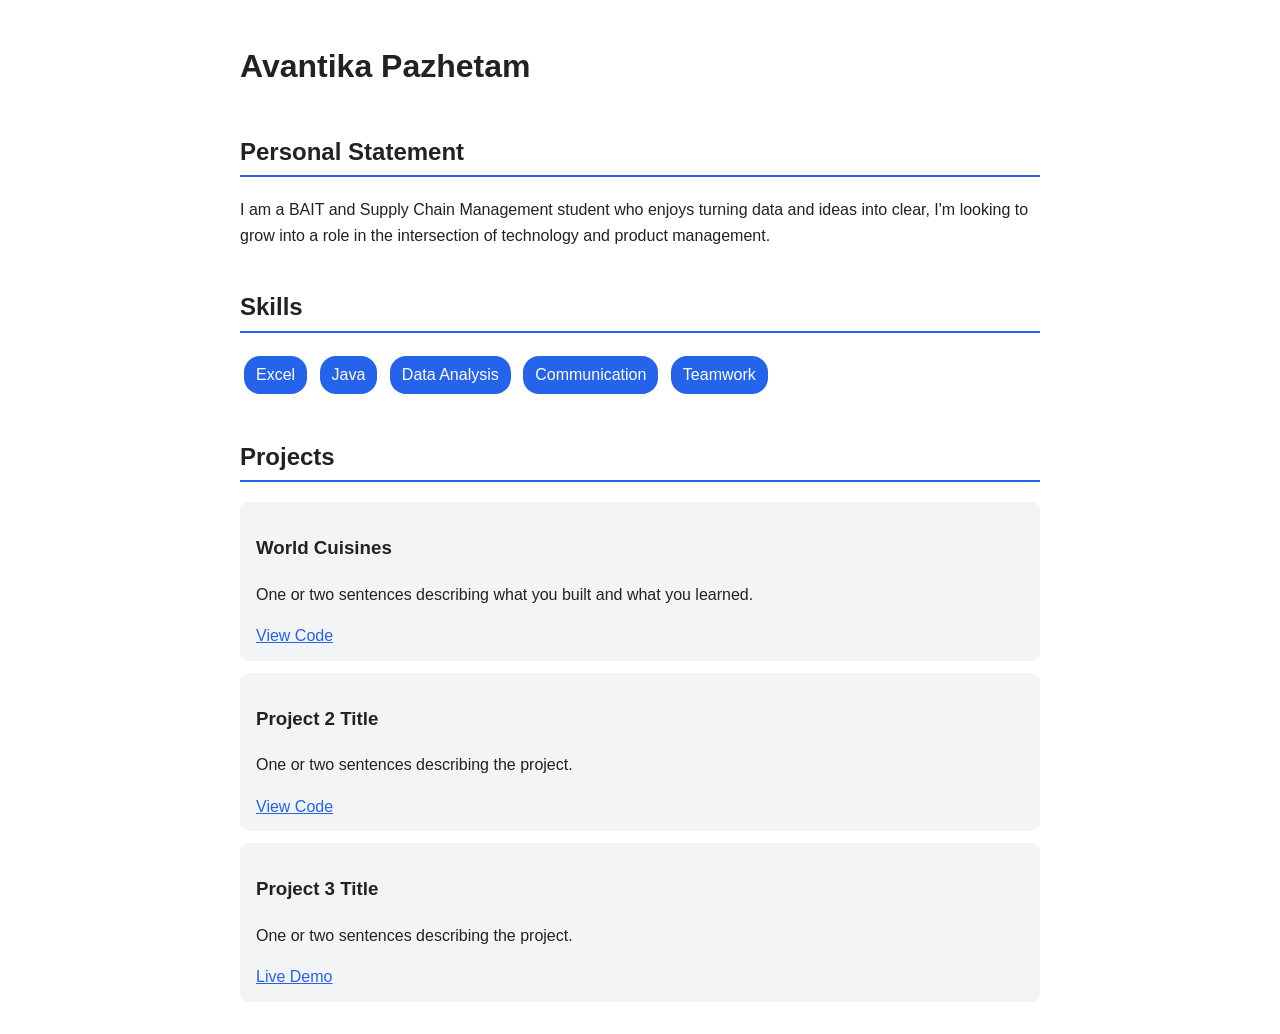
==== index.html @ b7bb9393 "Create initial portfolio webpage for Avantika Pazhetam" ====
<!DOCTYPE html>
<html lang="en">
<head>
  <meta charset="UTF-8">
  <meta name="viewport" content="width=device-width, initial-scale=1">
  <title>Avantika Pazhetam | Portfolio</title>
  <style>
    body { font-family: Arial, sans-serif; max-width: 800px; margin: 0 auto; padding: 20px; line-height: 1.6; color: #222; }
    h1 { margin-bottom: 0; }
    h2 { border-bottom: 2px solid #2563eb; padding-bottom: 4px; margin-top: 40px; }
    .skills span { display: inline-block; background: #2563eb; color: #fff; padding: 6px 12px; margin: 4px; border-radius: 16px; }
    .project { background: #f3f4f6; padding: 12px 16px; border-radius: 8px; margin-bottom: 12px; }
    a { color: #2563eb; }
  </style>
</head>
<body>

  <h1>Avantika Pazhetam</h1>

  <h2>Personal Statement</h2>
  <p>I am a BAIT and Supply Chain Management student who enjoys turning data and ideas into clear, I'm looking to grow into a role in the intersection of technology and product management.</p>

  <h2>Skills</h2>
  <div class="skills">
    <span>Excel</span>
    <span>Java</span>
    <span>Data Analysis</span>
    <span>Communication</span>
    <span>Teamwork</span>
  </div>

  <h2>Projects</h2>

  <div class="project">
    <h3>World Cuisines</h3>
    <p>One or two sentences describing what you built and what you learned.</p>
    <a href="https://github.com/yourusername/project1">View Code</a>
  </div>

  <div class="project">
    <h3>Project 2 Title</h3>
    <p>One or two sentences describing the project.</p>
    <a href="https://github.com/yourusername/project2">View Code</a>
  </div>

  <div class="project">
    <h3>Project 3 Title</h3>
    <p>One or two sentences describing the project.</p>
    <a href="https://example.com">Live Demo</a>
  </div>

</body>
</html>
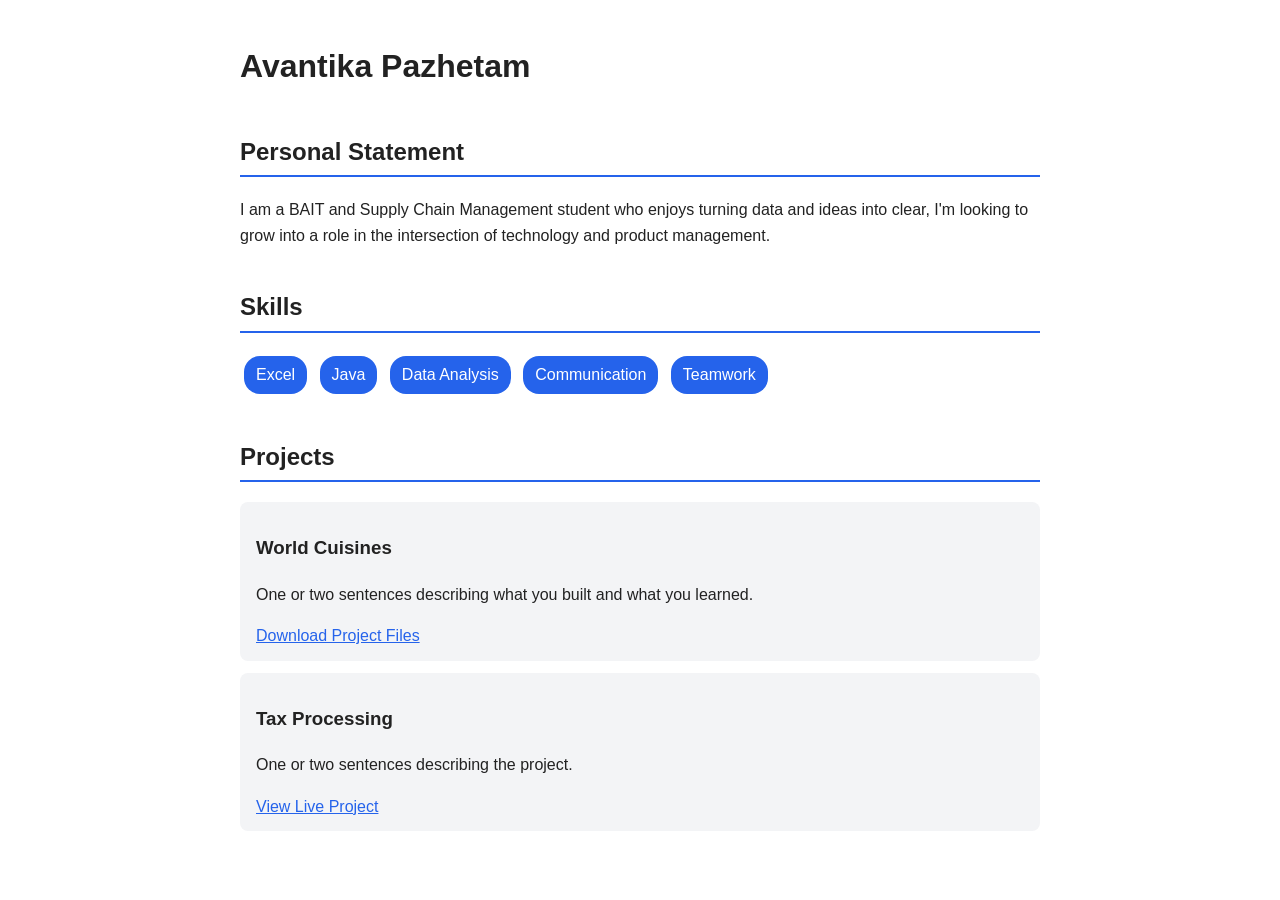
==== commit 9d071bab: "Modify project links and titles in index.html Updated project titles and links in index.html." ====
--- a/index.html
+++ b/index.html
@@ -34,19 +34,13 @@
   <div class="project">
     <h3>World Cuisines</h3>
     <p>One or two sentences describing what you built and what you learned.</p>
-    <a href="https://github.com/yourusername/project1">View Code</a>
+    <a href="WorldCuisines.zip" download>Download Project Files</a>
   </div>
 
   <div class="project">
-    <h3>Project 2 Title</h3>
+    <h3>Tax Processing</h3>
     <p>One or two sentences describing the project.</p>
-    <a href="https://github.com/yourusername/project2">View Code</a>
-  </div>
-
-  <div class="project">
-    <h3>Project 3 Title</h3>
-    <p>One or two sentences describing the project.</p>
-    <a href="https://example.com">Live Demo</a>
+    <a href="TaxProcessing.html">View Live Project</a>
   </div>
 
 </body>
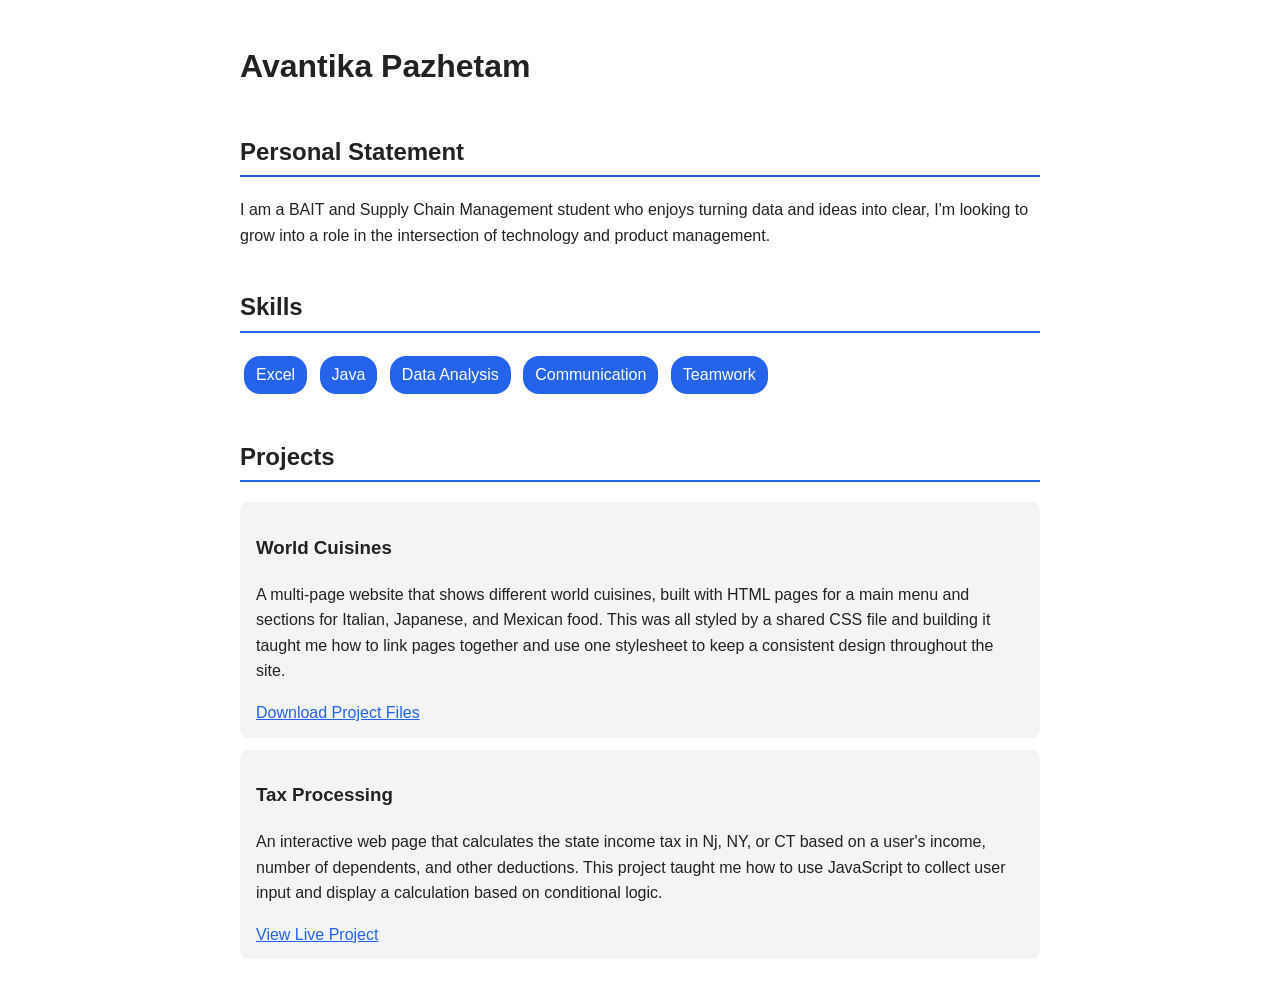
==== commit 38c37969: "Enhance project descriptions in index.html" ====
--- a/index.html
+++ b/index.html
@@ -33,13 +33,13 @@
 
   <div class="project">
     <h3>World Cuisines</h3>
-    <p>One or two sentences describing what you built and what you learned.</p>
+    <p>A multi-page website that shows different world cuisines, built with HTML pages for a main menu and sections for Italian, Japanese, and Mexican food. This was all styled by a shared CSS file and building it taught me how to link pages together and use one stylesheet to keep a consistent design throughout the site.</p>
     <a href="WorldCuisines.zip" download>Download Project Files</a>
   </div>
 
   <div class="project">
     <h3>Tax Processing</h3>
-    <p>One or two sentences describing the project.</p>
+    <p>An interactive web page that calculates the state income tax in Nj, NY, or CT based on a user's income, number of dependents, and other deductions. This project taught me how to use JavaScript to collect user input and display a calculation based on conditional logic.</p>
     <a href="TaxProcessing.html">View Live Project</a>
   </div>
 
